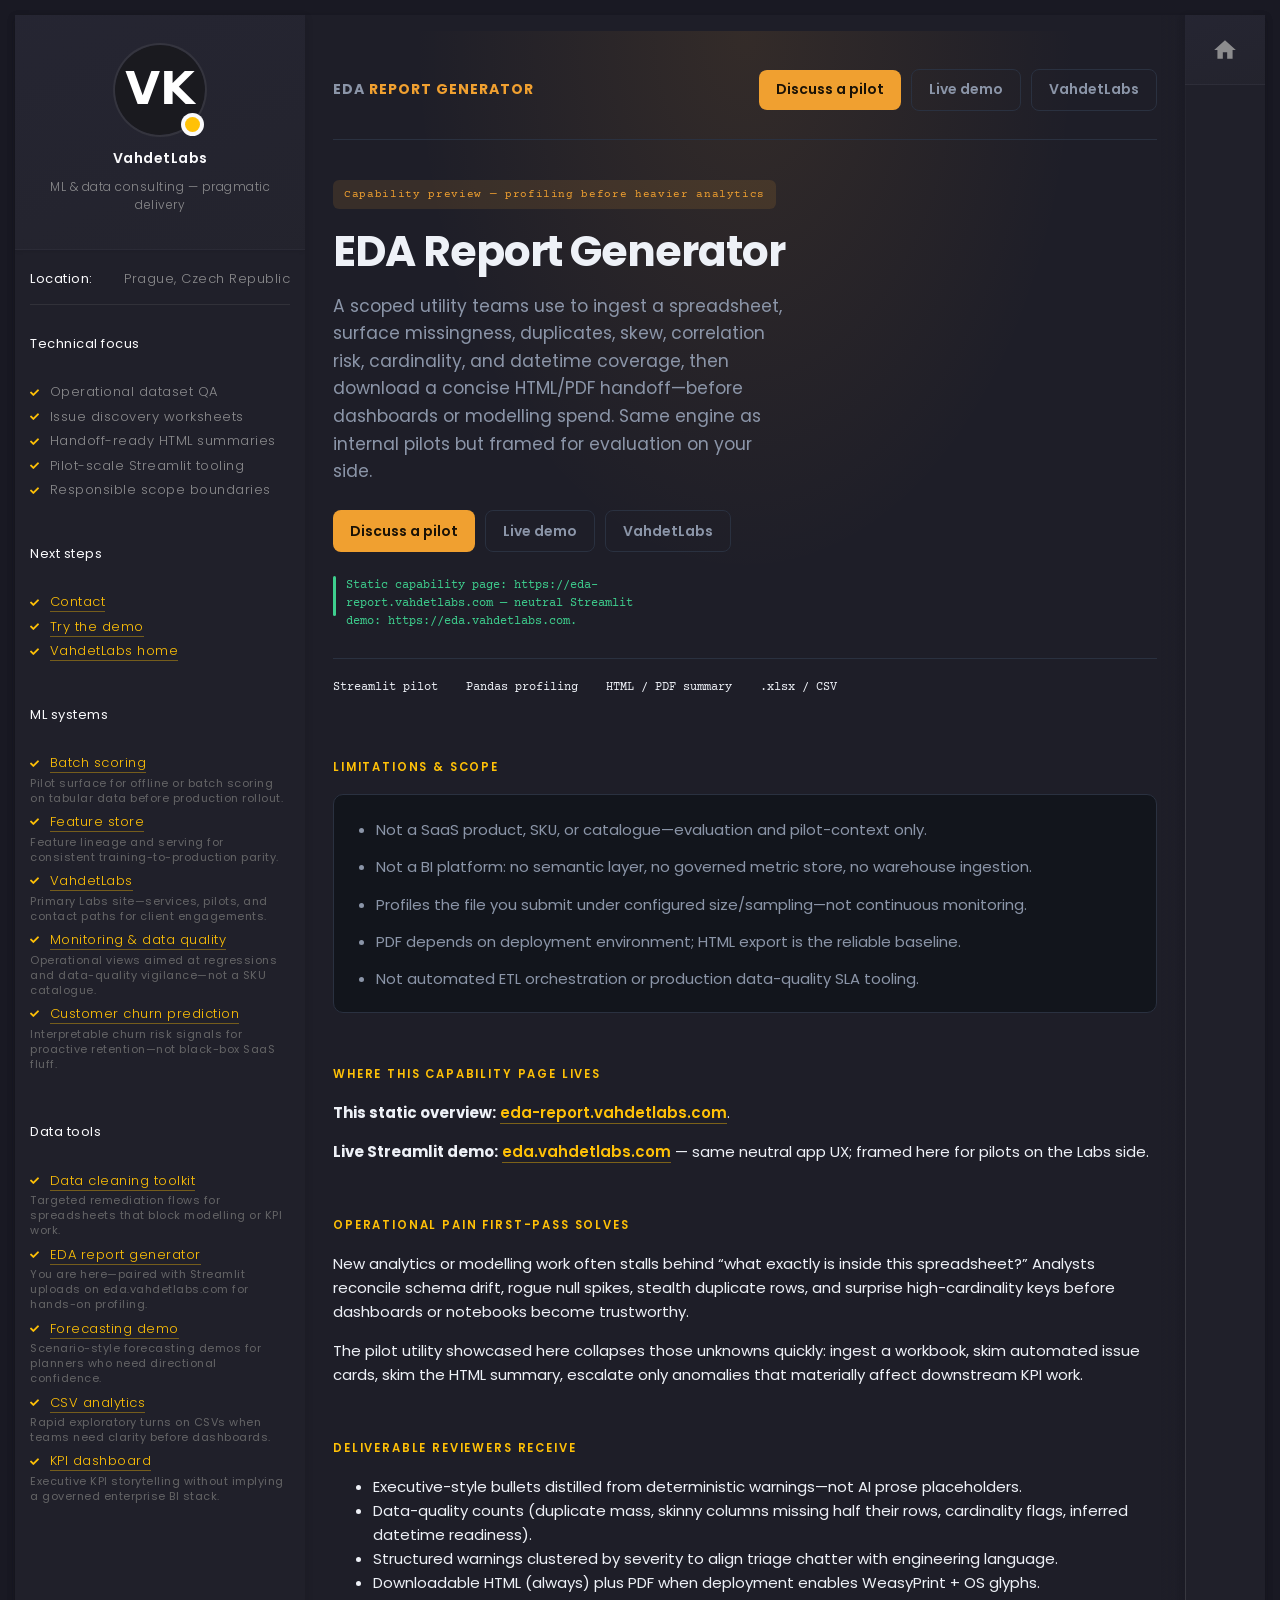
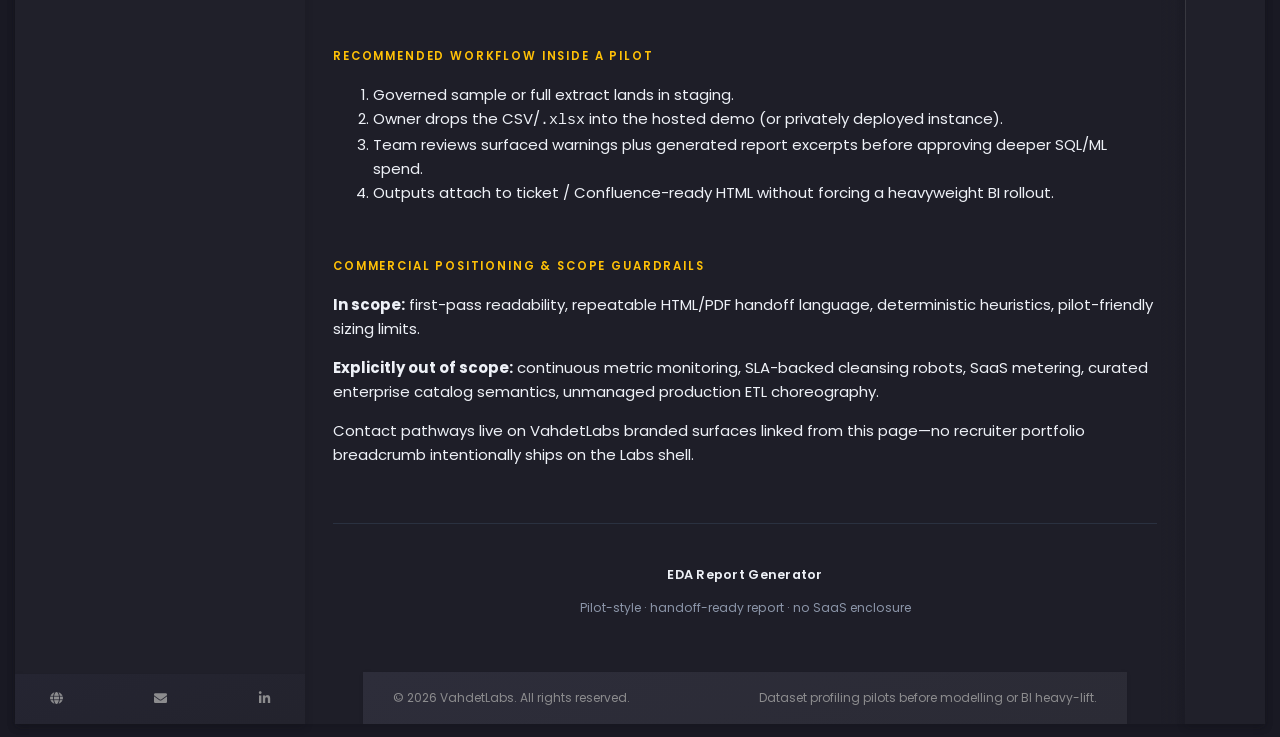
==== layout-shell-commercial/index.html @ ae0126b3 "u3" ====
<!DOCTYPE html>
<html lang="en">
<head>
  <meta charset="UTF-8">
  <meta name="viewport" content="width=device-width, initial-scale=1">
  <meta name="description" content="Streamlit EDA profiler: schema, missing values, duplicates, distributions, correlations, data-quality warnings, HTML/PDF export. Not a BI platform.">
  <meta name="theme-color" content="#0f1419">
  <title>First-pass dataset review — VahdetLabs</title>
  <link rel="icon" href="/favicon.svg" type="image/svg+xml">
  <link rel="shortcut icon" href="/favicon.svg" type="image/svg+xml">
  <link rel="preconnect" href="https://fonts.googleapis.com">
  <link rel="preconnect" href="https://fonts.gstatic.com" crossorigin>
  <link href="https://fonts.googleapis.com/css2?family=Courier+Prime:ital,wght@0,400;0,700;1,400&family=Poppins:wght@200;300;400;600;700&display=swap" rel="stylesheet">
  <link rel="stylesheet" href="https://cdnjs.cloudflare.com/ajax/libs/font-awesome/5.15.4/css/all.min.css" crossorigin="anonymous" referrerpolicy="no-referrer">
  <link rel="stylesheet" href="shell.css">
  <link rel="stylesheet" href="demo-content.css">
</head>
<body>
  <div class="shell-outer">
    <div class="shell-card">
      <div class="art-info-bar">
        <div class="art-info-bar-frame">
          <div class="art-info-bar-header">
            <button type="button" class="art-info-bar-btn" aria-label="Toggle info" aria-expanded="false">
              <i class="fas fa-ellipsis-v" aria-hidden="true"></i>
            </button>
          </div>

          <div class="art-header">
            <div class="art-avatar">
              <a href="https://eda-report.vahdetlabs.com" class="art-avatar-curtain">
                <img src="favicon.svg" alt="VahdetLabs" width="90" height="90">
                <i class="fas fa-expand" aria-hidden="true"></i>
              </a>
              <div class="art-lamp-light">
                <div class="art-available-lamp"></div>
              </div>
            </div>
            <h5 class="art-name mb-10"><a href="https://eda-report.vahdetlabs.com">VahdetLabs</a></h5>
            <div class="art-sm-text">ML &amp; data consulting — pragmatic delivery</div>
            
          </div>

          <div id="scrollbar2" class="art-scroll-frame">
            <div class="art-table p-15-15">
              <ul>
                <li><h6>Location:</h6><span>Prague, Czech Republic</span></li>
              </ul>
            </div>

            <div class="art-ls-divider"></div>

            <div class="art-knowledge-block p-30-15">
              <h6 class="mb-15">Technical focus</h6>
              <ul class="art-knowledge-list p-15-0">
                <li>Operational dataset QA</li>
<li>Issue discovery worksheets</li>
<li>Handoff-ready HTML summaries</li>
<li>Pilot-scale Streamlit tooling</li>
<li>Responsible scope boundaries</li>
              </ul>
            </div>

            <div class="art-knowledge-block p-30-15">
              <h6 class="mb-15">Next steps</h6>
              <ul class="art-knowledge-list p-15-0">
                <li><a href="https://vahdetlabs.com/contact" target="_blank" rel="noopener noreferrer">Contact</a></li>
<li><a href="https://eda.vahdetlabs.com" target="_blank" rel="noopener noreferrer">Try the demo</a></li>
<li><a href="https://vahdetlabs.com/" target="_blank" rel="noopener noreferrer">VahdetLabs home</a></li>
              </ul>
            </div>

            <div class="art-knowledge-block p-30-15"><h6 class="mb-15">ML systems</h6><ul class="art-knowledge-list p-15-0"><li><a href="https://batch-scoring.vahdetlabs.com/" target="_blank" rel="noopener noreferrer">Batch scoring</a>
<span class="art-sidebar-link-desc">Pilot surface for offline or batch scoring on tabular data before production rollout.</span></li>
<li><a href="https://feature-store.vahdetlabs.com/" target="_blank" rel="noopener noreferrer">Feature store</a>
<span class="art-sidebar-link-desc">Feature lineage and serving for consistent training-to-production parity.</span></li>
<li><a href="https://vahdetlabs.com/" target="_blank" rel="noopener noreferrer">VahdetLabs</a>
<span class="art-sidebar-link-desc">Primary Labs site—services, pilots, and contact paths for client engagements.</span></li>
<li><a href="https://monitoring.vahdetlabs.com/" target="_blank" rel="noopener noreferrer">Monitoring &amp; data quality</a>
<span class="art-sidebar-link-desc">Operational views aimed at regressions and data-quality vigilance—not a SKU catalogue.</span></li>
<li><a href="https://churn.vahdetlabs.com/" target="_blank" rel="noopener noreferrer">Customer churn prediction</a>
<span class="art-sidebar-link-desc">Interpretable churn risk signals for proactive retention—not black-box SaaS fluff.</span></li></ul></div><div class="art-knowledge-block p-30-15"><h6 class="mb-15">Data tools</h6><ul class="art-knowledge-list p-15-0"><li><a href="https://data-cleaning.vahdetlabs.com/" target="_blank" rel="noopener noreferrer">Data cleaning toolkit</a>
<span class="art-sidebar-link-desc">Targeted remediation flows for spreadsheets that block modelling or KPI work.</span></li>
<li><a href="https://eda-report.vahdetlabs.com/" target="_blank" rel="noopener noreferrer">EDA report generator</a>
<span class="art-sidebar-link-desc">You are here—paired with Streamlit uploads on eda.vahdetlabs.com for hands-on profiling.</span></li>
<li><a href="https://forecasting.vahdetlabs.com/" target="_blank" rel="noopener noreferrer">Forecasting demo</a>
<span class="art-sidebar-link-desc">Scenario-style forecasting demos for planners who need directional confidence.</span></li>
<li><a href="https://ai-analysis.vahdetlabs.com/" target="_blank" rel="noopener noreferrer">CSV analytics</a>
<span class="art-sidebar-link-desc">Rapid exploratory turns on CSVs when teams need clarity before dashboards.</span></li>
<li><a href="https://kpi-dashboard.vahdetlabs.com/" target="_blank" rel="noopener noreferrer">KPI dashboard</a>
<span class="art-sidebar-link-desc">Executive KPI storytelling without implying a governed enterprise BI stack.</span></li></ul></div>
          </div>

          <div class="art-ls-social">
            <a href="https://vahdetlabs.com/" target="_blank" rel="noopener noreferrer" title="VahdetLabs" aria-label="VahdetLabs"><i class="fas fa-globe" aria-hidden="true"></i></a>
<a href="https://vahdetlabs.com/contact" target="_blank" rel="noopener noreferrer" title="Contact" aria-label="Contact"><i class="fas fa-envelope" aria-hidden="true"></i></a>
<a href="https://www.linkedin.com/in/vahdettin-karatas/" target="_blank" rel="noopener noreferrer" title="LinkedIn" aria-label="LinkedIn"><i class="fab fa-linkedin-in" aria-hidden="true"></i></a>
          </div>
        </div>
      </div>

      <div class="shell-main-wrap" id="shellMainWrap">
        <div class="shell-mobile-curtain" id="shellMobileCurtain" aria-hidden="true"></div>
        <div class="shell-main">
          <main class="shell-scroll" id="shellScroll">
            <div class="shell-content" id="projectContent">
              <div class="batch-page">
                <a class="skip" href="#main">Skip to content</a>

                <div class="wrap">
                  <header>
                    <div class="logo" id="top">EDA <span>Report Generator</span></div>
                    <div class="nav-actions">
                      <a class="btn btn-primary" href="https://vahdetlabs.com/contact" target="_blank" rel="noopener noreferrer">Discuss a pilot</a>
<a class="btn btn-ghost" href="https://eda.vahdetlabs.com" target="_blank" rel="noopener noreferrer">Live demo</a>
<a class="btn btn-ghost" href="https://vahdetlabs.com/" target="_blank" rel="noopener noreferrer">VahdetLabs</a>
                    </div>
                  </header>

                  <div id="main">
                    <section class="hero">
                      <span class="hero-badge">Capability preview — profiling before heavier analytics</span>
                      <h1>EDA Report Generator</h1>
                      <p class="hero-lead">A scoped utility teams use to ingest a spreadsheet, surface missingness, duplicates, skew, correlation risk, cardinality, and datetime coverage, then download a concise HTML/PDF handoff—before dashboards or modelling spend. Same engine as internal pilots but framed for evaluation on your side.</p>
                      <div class="hero-cta">
                        <a class="btn btn-primary" href="https://vahdetlabs.com/contact" target="_blank" rel="noopener noreferrer">Discuss a pilot</a>
<a class="btn btn-ghost" href="https://eda.vahdetlabs.com" target="_blank" rel="noopener noreferrer">Live demo</a>
<a class="btn btn-ghost" href="https://vahdetlabs.com/" target="_blank" rel="noopener noreferrer">VahdetLabs</a>
                      </div>
                      <p class="hero-note">Static capability page: https://eda-report.vahdetlabs.com — neutral Streamlit demo: https://eda.vahdetlabs.com.</p>
                      <div class="metrics" aria-label="Project facts">
                        <div><span>Streamlit pilot</span></div>
<div><span>Pandas profiling</span></div>
<div><span>HTML / PDF summary</span></div>
<div><span>.xlsx / CSV</span></div>
                      </div>
                    </section>

                    <section id="scope" aria-labelledby="h-scope"><h2 id="h-scope">Limitations &amp; scope</h2><div class="pitch"><ul><li>Not a SaaS product, SKU, or catalogue—evaluation and pilot-context only.</li>
<li>Not a BI platform: no semantic layer, no governed metric store, no warehouse ingestion.</li>
<li>Profiles the file you submit under configured size/sampling—not continuous monitoring.</li>
<li>PDF depends on deployment environment; HTML export is the reliable baseline.</li>
<li>Not automated ETL orchestration or production data-quality SLA tooling.</li></ul></div></section>

                    <section>
  <h2>Where this capability page lives</h2>
  <p><strong>This static overview:</strong> <a href="https://eda-report.vahdetlabs.com">eda-report.vahdetlabs.com</a>.</p>
  <p><strong>Live Streamlit demo:</strong> <a href="https://eda.vahdetlabs.com">eda.vahdetlabs.com</a> — same neutral app UX; framed here for pilots on the Labs side.</p>
</section>

<section>
  <h2>Operational pain first-pass solves</h2>
  <p>New analytics or modelling work often stalls behind “what exactly is inside this spreadsheet?” Analysts reconcile schema drift, rogue null spikes, stealth duplicate rows, and surprise high-cardinality keys before dashboards or notebooks become trustworthy.</p>
  <p>The pilot utility showcased here collapses those unknowns quickly: ingest a workbook, skim automated issue cards, skim the HTML summary, escalate only anomalies that materially affect downstream KPI work.</p>
</section>

<section>
  <h2>Deliverable reviewers receive</h2>
  <ul>
    <li>Executive-style bullets distilled from deterministic warnings—not AI prose placeholders.</li>
    <li>Data-quality counts (duplicate mass, skinny columns missing half their rows, cardinality flags, inferred datetime readiness).</li>
    <li>Structured warnings clustered by severity to align triage chatter with engineering language.</li>
    <li>Downloadable HTML (always) plus PDF when deployment enables WeasyPrint + OS glyphs.</li>
  </ul>
</section>

<section>
  <h2>Recommended workflow inside a pilot</h2>
  <ol>
    <li>Governed sample or full extract lands in staging.</li>
    <li>Owner drops the CSV/<code>.xlsx</code> into the hosted demo (or privately deployed instance).</li>
    <li>Team reviews surfaced warnings plus generated report excerpts before approving deeper SQL/ML spend.</li>
    <li>Outputs attach to ticket / Confluence-ready HTML without forcing a heavyweight BI rollout.</li>
  </ol>
</section>

<section>
  <h2>Commercial positioning &amp; scope guardrails</h2>
  <p><strong>In scope:</strong> first-pass readability, repeatable HTML/PDF handoff language, deterministic heuristics, pilot-friendly sizing limits.</p>
  <p><strong>Explicitly out of scope:</strong> continuous metric monitoring, SLA-backed cleansing robots, SaaS metering, curated enterprise catalog semantics, unmanaged production ETL choreography.</p>
  <p>Contact pathways live on VahdetLabs branded surfaces linked from this page—no recruiter portfolio breadcrumb intentionally ships on the Labs shell.</p>
</section>

                  </div>

                  <footer class="batch-project-footer">
                    <p class="name">EDA Report Generator</p>
                    <p style="margin:0.35rem 0 0;font-size:0.76rem;">Pilot-style · handoff-ready report · no SaaS enclosure</p>
                  </footer>
                </div>
              </div>
            </div>

            <div class="container-fluid p-30-0">
              <footer class="footer">
                <div class="art-copy">© <span id="shellYear"></span> VahdetLabs. All rights reserved.</div>
                <div class="footer-developer">Dataset profiling pilots before modelling or BI heavy-lift.</div>
              </footer>
            </div>
          </main>
        </div>

        <aside class="shell-rail" aria-label="Home">
          <div class="shell-rail-header">
            <a class="shell-rail-home" href="https://eda-report.vahdetlabs.com" id="shellHomeLink" title="Site home" aria-label="Site home">
              <svg viewBox="0 0 24 24" aria-hidden="true" class="shell-rail-home-icon">
                <path fill="currentColor" d="M10 20v-6h4v6h5v-8h3L12 3 2 12h3v8h5z"/>
              </svg>
            </a>
          </div>
          <div class="shell-rail-spacer" aria-hidden="true"></div>
        </aside>
      </div>
    </div>
  </div>

  <script src="shell.js"></script>
</body>
</html>
---- layout-shell-commercial/shell.css ----
/**
 * layout-shell — info bar transcribed from:
 *   _config.scss (tokens), _info-bar.scss, _common.scss (art-table, utilities),
 *   _markup.scss (.art-info-bar / .art-scroll-frame), _enhancements.scss (info bar tweaks)
 */
:root {
  --main-color: #ffc107;
  --text-neon: 0 0 3px rgba(250, 250, 252, 0.4);
  --info-bar-1: rgb(32, 32, 42);
  --info-bar-2-a: rgb(37, 37, 50);
  --info-bar-2-b: rgb(35, 35, 45);
  --content-bg: rgb(30, 30, 40);
  --deep: rgb(25, 25, 35);
  --card-a: rgb(45, 45, 58);
  --card-b: rgb(43, 43, 53);
  --card-s-light: linear-gradient(159deg, rgba(45, 45, 58, 0.88) 0%, rgba(43, 43, 53, 0.88) 100%);
  --text-1: rgb(250, 250, 252);
  --text-2: rgb(140, 140, 142);
  --text-3: rgb(100, 100, 102);
  --border-soft: rgba(255, 255, 255, 0.08);
  --shadow-1: 0 3px 8px 0 rgba(15, 15, 20, 0.2);
  --shadow-2: 0 1px 4px 0 rgba(15, 15, 20, 0.1);
  --tr-sm: 0.2s ease-out;
  --tr-md: 0.4s ease-in-out;
  --rail-width: 80px;
}

* {
  box-sizing: border-box;
}

html,
body {
  margin: 0;
  min-height: 100%;
}

/* Shell outer = .art-app padding */
.shell-outer {
  padding: 15px;
  min-height: 100vh;
  overflow-x: hidden;
  font-family: "Poppins", var(--font-primary, sans-serif);
  background: var(--deep);
  color: var(--text-2);
  font-size: 13px;
  font-weight: 300;
  letter-spacing: 0.5px;
  -webkit-font-smoothing: subpixel-antialiased;
}

.shell-outer * {
  scrollbar-width: none;
}
.shell-outer *::-webkit-scrollbar {
  display: none;
}

.shell-card {
  max-width: 1440px;
  margin: 0 auto;
  background: var(--content-bg);
  box-shadow: var(--shadow-1);
  min-height: calc(100vh - 30px);
  display: flex;
  flex-wrap: nowrap;
  align-items: stretch;
  position: relative;
}

/* ========== INFO BAR (_info-bar.scss + _markup.scss) ========== */
/* No horizontal padding here — only .art-info-bar-frame has 0 15px (_markup).
   Adding both caused “box in box” (30px total inset vs original single gutter). */
/* Typography matches _common.scss body + info-bar text rhythm */
.art-info-bar {
  background: var(--info-bar-1);
  width: 290px;
  min-width: 290px;
  max-width: 290px;
  height: calc(100vh - 30px);
  position: relative;
  z-index: 999;
  box-shadow: var(--shadow-1);
  transition: 0.55s ease-in-out;
  box-sizing: border-box;
  overflow-x: hidden;
  font-size: 13px;
  font-weight: 300;
  letter-spacing: 0.5px;
  line-height: 1.5;
  -webkit-font-smoothing: subpixel-antialiased;
}

.art-info-bar .art-info-bar-frame {
  padding: 0 15px;
  position: relative;
  height: 100%;
  box-sizing: border-box;
}

/* Mobile header — hidden on desktop (_markup.scss) */
.art-info-bar .art-info-bar-header {
  width: 100%;
  height: 70px;
  justify-content: flex-start;
  align-items: center;
  position: absolute;
  left: 0;
  top: 0;
  z-index: 999999999999;
  display: none;
  box-sizing: border-box;
}

.art-info-bar .art-info-bar-btn {
  margin-left: auto;
  pointer-events: all;
  font-size: 14px;
  padding: 30px;
  background: none;
  border: none;
  font: inherit;
  cursor: pointer;
  color: var(--text-2);
}

.art-info-bar .art-info-bar-btn:hover {
  color: var(--text-1);
}

/* Fits inside .art-info-bar-frame (single 15px gutter — no root bar padding) */
.art-info-bar .art-header {
  position: absolute;
  left: 0;
  top: 0;
  z-index: 99999;
  width: 100%;
  box-sizing: border-box;
  padding: 30px;
  height: 235px;
  background: linear-gradient(159deg, rgba(37, 37, 50, 0.98) 0%, rgba(35, 35, 45, 0.98) 100%);
  text-align: center;
  box-shadow: var(--shadow-2);
  border-bottom: 1px solid rgba(140, 140, 142, 0.06);
}

.art-info-bar .art-avatar {
  width: 90px;
  height: 90px;
  margin: 0 auto 15px;
  border-radius: 50%;
  position: relative;
}

.art-info-bar .art-avatar .art-avatar-curtain {
  position: relative;
  width: 100%;
  height: 100%;
  border-radius: 50%;
  display: flex;
  justify-content: center;
  outline: inherit;
  transition: var(--tr-sm), box-shadow 0.2s ease;
  z-index: 0;
  overflow: hidden;
  box-shadow: 0 0 0 2px rgba(140, 140, 142, 0.15);
}

.art-info-bar .art-avatar .art-avatar-curtain:hover {
  opacity: 1;
  outline: inherit;
  box-shadow: 0 0 0 2px rgba(140, 140, 142, 0.25);
}

.art-info-bar .art-avatar .art-avatar-curtain i {
  background: linear-gradient(159deg, rgba(45, 45, 58, 0.88) 0%, rgba(43, 43, 53, 0.88) 100%);
  width: 30px;
  height: 30px;
  text-align: center;
  align-self: center;
  font-weight: 700;
  font-size: 12px;
  line-height: 30px;
  color: var(--text-1);
  border-radius: 50%;
  opacity: 0;
  z-index: 1;
  transition: var(--tr-md);
}

.art-info-bar .art-avatar .art-avatar-curtain img {
  position: absolute;
  width: 100%;
  height: 100%;
  object-fit: cover;
  border-radius: 50%;
  z-index: 0;
  left: 0;
  top: 0;
}

.art-info-bar .art-avatar .art-avatar-curtain:hover i {
  opacity: 0.7;
}

.art-info-bar .art-avatar .art-avatar-curtain:hover i:hover {
  opacity: 1;
  transform: scale(1.07);
}

/* Availability lamp */
.art-info-bar .art-avatar .art-lamp-light {
  z-index: 2;
}

.art-info-bar .art-avatar .art-lamp-light::before {
  content: "";
  position: absolute;
  bottom: -1px;
  right: 1px;
  background: var(--text-1);
  height: 23px;
  width: 23px;
  border-radius: 50%;
  animation: shell-puls 1s infinite;
}

@keyframes shell-puls {
  0% {
    transform: scale(0.6);
    opacity: 1;
  }
  100% {
    transform: scale(1);
    opacity: 0;
  }
}

.art-info-bar .art-avatar .art-available-lamp {
  position: absolute;
  bottom: 3px;
  right: 5px;
  height: 15px;
  width: 15px;
  background: var(--main-color);
  border-radius: 50%;
  z-index: 0;
  transition: var(--tr-md);
  overflow: visible;
}

/* Tooltip: SCSS uses position:relative on ::after — that keeps a layout box under the text area.
   Absolute + visibility fixes the phantom “extra box” while hover still matches the site. */
.art-info-bar .art-avatar .art-available-lamp::after {
  position: absolute;
  left: 28px;
  top: -10px;
  content: "I am available for freelance hire";
  width: 115px;
  display: block;
  padding: 5px 10px;
  font-size: 12px;
  font-weight: 200;
  font-family: "Poppins", sans-serif;
  color: var(--text-2);
  box-shadow: var(--shadow-2);
  background: var(--deep);
  opacity: 0;
  visibility: hidden;
  pointer-events: none;
  transform: translateX(20px);
  transition: var(--tr-md);
  text-align: left;
  white-space: normal;
  margin: 0;
}

.art-info-bar .art-avatar .art-available-lamp::before {
  content: "";
  position: absolute;
  height: 5px;
  width: 5px;
  right: -15px;
  top: 5px;
  opacity: 0;
  background: var(--deep);
  pointer-events: none;
  transform: translateX(20px) rotate(45deg);
  transition: var(--tr-md);
  z-index: 99;
}

.art-info-bar .art-avatar .art-available-lamp:hover::after {
  opacity: 1;
  visibility: visible;
  transform: translateX(0);
}

.art-info-bar .art-avatar .art-available-lamp:hover::before {
  opacity: 1;
  transform: translateX(0) rotate(45deg);
}

/* h5.art-name.mb-10 — .margin:0 was beating .mb-10 (higher specificity); keep 10px below name */
.art-info-bar .art-name {
  color: var(--text-1);
  transition: var(--tr-md);
  font-size: 14px;
  font-weight: 600;
  line-height: 1.25;
  margin: 0 0 10px 0;
  padding: 0;
}

.art-info-bar .art-name a {
  color: var(--text-1);
  text-decoration: none;
  transition: var(--tr-md);
}

.art-info-bar .art-name:hover a {
  color: var(--main-color);
}

.art-info-bar .art-header .art-sm-text {
  font-size: 12px;
  line-height: 1.5;
  margin: 0;
  padding: 0;
}

/* Scroll / list areas still use global .art-sm-text size if needed */
.art-sm-text {
  font-size: 12px;
}

.art-muted {
  color: var(--text-3);
}

/* .mb-10 under last header line (availability) */
.art-info-bar .art-header .art-sm-text.art-muted.mb-10 {
  margin-bottom: 10px;
}

.p-15-15 {
  padding-top: 15px;
  padding-bottom: 15px;
}

.p-30-15 {
  padding-top: 30px;
  padding-bottom: 15px;
}

.p-15-0 {
  padding-top: 15px;
  padding-bottom: 0;
}

.mb-10 {
  margin-bottom: 10px;
}

.mb-15 {
  margin-bottom: 15px;
}

/* Scroll area: _markup.scss .art-info-bar-frame .art-scroll-frame .scroll-content → 240px 0 50px */
.art-info-bar #scrollbar2.art-scroll-frame {
  width: 100%;
  max-width: 100%;
  height: calc(100vh - 30px);
  overflow-x: hidden;
  overflow-y: auto;
  -webkit-overflow-scrolling: touch;
  box-sizing: border-box;
  padding: 240px 0 50px;
}

/* _common.scss .art-table */
.art-info-bar .art-table {
  color: var(--text-2);
}

.art-info-bar .art-table ul {
  padding: 0;
  margin: 0;
}

.art-info-bar .art-table ul li {
  list-style-type: none;
  display: flex;
  justify-content: space-between;
  margin-bottom: 5px;
}

.art-info-bar .art-table ul li:last-child {
  margin-bottom: 0;
}

.art-info-bar .art-table ul li h6 {
  padding-right: 20px;
  margin: 0;
  font-size: 13px;
  font-weight: 400;
  color: var(--text-1);
  line-height: 1.45;
}

.art-info-bar .art-table ul li > span:nth-child(2) {
  text-align: right;
  font-size: 13px;
  line-height: 1.45;
}

/* _common .art-ls-divider + _enhancements */
.art-ls-divider {
  background: var(--text-3);
  width: 100%;
  height: 1px;
  opacity: 0.25;
}

/* .mb-15 must win — do not use margin:0 shorthand on h6 (was overriding .mb-15) */
.art-info-bar .art-knowledge-block > h6 {
  margin: 0 0 15px 0;
  padding: 0;
  font-size: 13px;
  font-weight: 400;
  color: var(--text-1);
  line-height: 1.35;
}

/* _info-bar.scss .art-knowledge-list */
.art-info-bar .art-knowledge-list {
  padding-left: 0;
  margin: 0;
  list-style: none;
}

.art-info-bar .art-knowledge-list li {
  list-style-type: none;
  margin-bottom: 5px;
  padding: 0;
  color: var(--text-2);
  font-size: 13px;
  line-height: 1.5;
}

.art-info-bar .art-knowledge-list li:last-child {
  margin-bottom: 0;
}

.art-info-bar .art-knowledge-list li::before {
  font-family: "Font Awesome 5 Free";
  font-weight: 900;
  content: "\f00c";
  margin-right: 10px;
  font-size: 9px;
  color: var(--main-color);
  display: inline-block;
  vertical-align: 0.1em;
}

/* _info-bar .art-ls-social */
.art-info-bar .art-ls-social {
  display: flex;
  align-items: center;
  justify-content: space-between;
  padding: 0 35px;
  height: 50px;
  background: linear-gradient(159deg, rgba(37, 37, 50, 0.98) 0%, rgba(35, 35, 45, 0.98) 100%);
  position: absolute;
  bottom: 0;
  box-shadow: var(--shadow-2);
  left: 0;
  width: 100%;
  box-sizing: border-box;
  z-index: 999;
}

/* _info-bar social links: no font-size in SCSS — inherit body 13px */
.art-info-bar .art-ls-social a {
  color: var(--text-2);
  transition: var(--tr-sm);
  font-size: 13px;
  line-height: 1;
}

.art-info-bar .art-ls-social a:hover {
  text-shadow: var(--text-neon);
  color: var(--text-1);
  transform: scale(1.1);
  opacity: 1;
}

/* ========== Main column + rail (unchanged shell) ========== */
.shell-main-wrap {
  flex: 1;
  min-width: 0;
  display: flex;
  flex-wrap: nowrap;
  align-items: stretch;
  position: relative;
  min-height: calc(100vh - 30px);
}

/* Desktop: no curtain node */
.shell-mobile-curtain {
  display: none;
}

@media (min-width: 921px) {
  .shell-main-wrap::after {
    content: "";
    position: absolute;
    right: var(--rail-width);
    top: 0;
    bottom: 0;
    width: 24px;
    background: linear-gradient(90deg, transparent 0%, rgba(25, 25, 35, 0.12) 100%);
    pointer-events: none;
    z-index: 5;
  }

  /*
   * Long main content: stretch sidebar + rail with the main column; window scrolls.
   */
  .shell-card {
    align-items: stretch;
  }

  .art-info-bar {
    height: auto;
    align-self: stretch;
    min-height: calc(100vh - 30px);
  }

  .art-info-bar .art-info-bar-frame {
    display: flex;
    flex-direction: column;
    min-height: 100%;
    height: 100%;
  }

  .art-info-bar #scrollbar2.art-scroll-frame {
    height: auto;
    flex: 1 1 auto;
    min-height: 10rem;
    max-height: none;
  }

  .shell-main-wrap {
    align-items: stretch;
    min-height: calc(100vh - 30px);
  }

  .shell-main {
    flex: 1 1 auto;
    min-width: 0;
    min-height: 0;
    display: flex;
    flex-direction: column;
  }

  main.shell-scroll {
    flex: 0 0 auto;
    min-height: 0;
    overflow-x: hidden;
    overflow-y: visible;
  }

  .shell-rail {
    align-self: stretch;
    min-height: calc(100vh - 30px);
  }
}

.shell-main {
  flex: 1;
  min-width: 0;
  display: flex;
  flex-direction: column;
  background: var(--content-bg);
}

.shell-scroll {
  flex: 1;
  min-height: 0;
  overflow-y: auto;
  padding: 2rem 1.75rem 0;
  -webkit-overflow-scrolling: touch;
  color: var(--text-1);
  font-size: 15px;
  font-weight: 400;
  letter-spacing: normal;
}

.shell-content {
  max-width: 900px;
  margin: 0 auto;
  min-height: 35vh;
}

.shell-placeholder {
  margin: 0;
  padding: 2rem 1.25rem;
  border: 1px dashed var(--border-soft);
  border-radius: 4px;
  color: var(--text-3);
  font-size: 0.88rem;
  text-align: center;
  background: rgba(25, 25, 35, 0.25);
}

.container-fluid {
  overflow-x: hidden;
  padding: 0 30px;
  position: relative;
  max-width: 100%;
  box-sizing: border-box;
}

.p-30-0 {
  padding-top: 30px;
  padding-bottom: 0;
}

.footer {
  width: 100%;
  padding: 17px 30px 7px;
  display: flex;
  flex-wrap: wrap;
  justify-content: space-between;
  align-items: center;
  background: linear-gradient(159deg, var(--card-a) 0%, var(--card-b) 100%);
  box-shadow: var(--shadow-2);
  font-size: 12px;
  color: var(--text-2);
  transition: 0.55s ease-in-out;
  z-index: 9;
}

.footer > div {
  margin-bottom: 10px;
}

.footer a {
  color: inherit;
  text-decoration: none;
  transition: var(--tr-sm);
}

.footer a:hover {
  color: var(--text-1);
}

.art-copy {
  color: var(--text-2);
}

.footer-developer {
  color: var(--text-2);
  text-align: right;
}

.shell-rail {
  width: var(--rail-width);
  min-width: var(--rail-width);
  flex-shrink: 0;
  background: var(--info-bar-1);
  display: flex;
  flex-direction: column;
  box-shadow: var(--shadow-1);
  position: relative;
  z-index: 6;
}

.shell-rail::before {
  content: "";
  position: absolute;
  left: 0;
  top: 0;
  bottom: 0;
  width: 1px;
  background: linear-gradient(
    180deg,
    transparent 0%,
    rgba(140, 140, 142, 0.2) 20%,
    rgba(140, 140, 142, 0.25) 50%,
    rgba(140, 140, 142, 0.2) 80%,
    transparent 100%
  );
  pointer-events: none;
}

.shell-rail-header {
  width: 100%;
  height: 70px;
  min-height: 70px;
  display: flex;
  align-items: center;
  justify-content: center;
  background: linear-gradient(159deg, rgba(37, 37, 50, 0.98) 0%, rgba(35, 35, 45, 0.98) 100%);
  border-bottom: 1px solid rgba(140, 140, 142, 0.08);
}

.shell-rail-home {
  display: flex;
  align-items: center;
  justify-content: center;
  width: 100%;
  height: 100%;
  color: var(--text-2);
  text-decoration: none;
  transition: color 0.2s, background 0.2s;
}

.shell-rail-home:hover {
  color: var(--main-color);
  background: rgba(255, 255, 255, 0.04);
}

.shell-rail-home-icon {
  width: 26px;
  height: 26px;
  display: block;
}

.shell-rail-spacer {
  flex: 1;
  min-height: 8px;
}

/* ========== Mobile (_markup max-width 920px) ========== */
@media (max-width: 920px) {
  .container-fluid {
    padding-left: 15px;
    padding-right: 15px;
  }

  .art-info-bar .art-info-bar-header {
    display: flex;
    flex-direction: row;
    align-items: center;
    justify-content: flex-start;
  }

  .shell-card {
    flex-direction: column;
    position: relative;
  }

  .shell-mobile-curtain.is-open {
    display: block;
    position: fixed;
    inset: 0;
    z-index: 998;
    background: rgba(30, 30, 40, 0.88);
    cursor: pointer;
    border: none;
    padding: 0;
    margin: 0;
  }

  .art-info-bar {
    position: absolute;
    left: -290px;
    width: 290px;
    height: 100vh;
    transition: transform 0.2s ease-out;
    z-index: 997;
  }

  .art-info-bar.art-active {
    transform: translateX(290px);
    z-index: 1000;
  }

  .art-info-bar .art-info-bar-btn {
    transform: translateX(70px);
    transition: var(--tr-md);
  }

  .art-info-bar.art-active .art-info-bar-btn {
    transform: translateX(0);
  }

  #scrollbar2.art-scroll-frame {
    height: 100vh;
  }

  .shell-main-wrap {
    flex-direction: column;
    min-height: 0;
    width: 100%;
    max-width: 100vw;
  }

  .shell-main-wrap::after {
    display: none !important;
  }

  .shell-scroll {
    min-height: 50vh;
  }

  .shell-rail {
    width: 100%;
    min-width: 100%;
    flex-direction: row;
    order: -1;
    min-height: 56px;
  }

  .shell-rail-header {
    width: 100%;
    height: 56px;
    min-height: 56px;
    border-bottom: 1px solid var(--border-soft);
  }

  .shell-rail-spacer {
    display: none;
  }
}

@media (max-width: 600px) {
  .footer {
    flex-direction: column;
    align-items: flex-start;
  }
  .footer-developer {
    text-align: left;
  }
}
---- layout-shell-commercial/demo-content.css ----
/* Batch Scoring page content — scoped inside .batch-page (shell = shell.css) */
.batch-page {
  --bg: #0a0c10;
  --bg-elevated: #12151c;
  --border: #2a3140;
  --text: #eef1f7;
  --muted: #8b95a8;
  --accent: #f0a030;
  --accent-hover: #ffb84d;
  --accent-glow: rgba(240, 160, 48, 0.12);
  --ok: #3ecf8e;
  --content-bg: rgb(30, 30, 40);
  --font-sans: "Poppins", system-ui, -apple-system, sans-serif;
  --font-mono: "Courier Prime", "Courier New", Courier, monospace;
  --radius: 10px;
  --step: 0.05s;
  position: relative;
  box-sizing: border-box;
  font-family: var(--font-sans);
  color: var(--text);
  line-height: 1.6;
  padding-bottom: 0.5rem;
}

@media (prefers-reduced-motion: reduce) {
  .batch-page * {
    animation-duration: 0.01ms !important;
    animation-iteration-count: 1 !important;
    transition-duration: 0.01ms !important;
  }
}

.batch-page *,
.batch-page *::before,
.batch-page *::after {
  box-sizing: border-box;
}

.batch-page a:focus-visible,
.batch-page .btn:focus-visible {
  outline: 2px solid var(--accent);
  outline-offset: 3px;
}

.batch-page .skip {
  position: absolute;
  left: -9999px;
  top: 0.5rem;
  padding: 0.5rem 1rem;
  background: var(--accent);
  color: var(--bg);
  font-weight: 600;
  z-index: 100;
  border-radius: 4px;
}
.batch-page .skip:focus {
  left: 0.5rem;
}

.batch-page header {
  display: flex;
  flex-wrap: wrap;
  align-items: center;
  justify-content: space-between;
  gap: 1rem;
  padding: 1.35rem 0 1.75rem;
  border-bottom: 1px solid var(--border);
}
.batch-page .logo {
  font-weight: 700;
  font-size: 0.88rem;
  letter-spacing: 0.07em;
  text-transform: uppercase;
  color: var(--muted);
}
.batch-page .logo span {
  color: var(--accent);
}

.batch-page .nav-actions {
  display: flex;
  flex-wrap: wrap;
  align-items: center;
  gap: 0.65rem;
}
.batch-page .btn {
  display: inline-flex;
  align-items: center;
  justify-content: center;
  gap: 0.45rem;
  padding: 0.55rem 1.05rem;
  font-family: var(--font-sans);
  font-weight: 600;
  font-size: 0.875rem;
  text-decoration: none;
  border-radius: 8px;
  border: none;
  cursor: pointer;
  transition: transform 0.18s ease, box-shadow 0.18s ease, background 0.18s ease, color 0.18s ease;
}
.batch-page .btn-primary {
  background: var(--accent);
  color: #1a1206;
}
.batch-page .btn-primary:hover {
  background: var(--accent-hover);
  transform: translateY(-2px);
  box-shadow: 0 10px 28px rgba(240, 160, 48, 0.22);
}
.batch-page .btn-ghost {
  background: transparent;
  color: var(--muted);
  border: 1px solid var(--border);
}
.batch-page .btn-ghost:hover {
  color: var(--text);
  border-color: var(--muted);
  background: var(--bg-elevated);
}
.batch-page .btn svg {
  width: 17px;
  height: 17px;
  fill: currentColor;
  flex-shrink: 0;
}

.batch-page #main > section {
  margin-top: 3.25rem;
  opacity: 0;
  animation: batch-enter 0.6s ease forwards;
}
.batch-page main section.hero {
  opacity: 1;
  animation: none;
}
.batch-page #main > section:nth-of-type(2) {
  animation-delay: calc(var(--step) * 1);
}
.batch-page #main > section:nth-of-type(3) {
  animation-delay: calc(var(--step) * 2);
}
.batch-page #main > section:nth-of-type(4) {
  animation-delay: calc(var(--step) * 3);
}
.batch-page #main > section:nth-of-type(5) {
  animation-delay: calc(var(--step) * 4);
}
.batch-page #main > section:nth-of-type(6) {
  animation-delay: calc(var(--step) * 5);
}
.batch-page #main > section:nth-of-type(7) {
  animation-delay: calc(var(--step) * 6);
}

/* Inline links in main sections (body partials use bare <section> + <a> — theme yellow, not browser default blue) */
.batch-page #main section:not(.hero) a:not(.btn):not(.skip) {
  color: var(--main-color);
  font-weight: 600;
  text-decoration: none;
  border-bottom: 1px solid rgba(255, 193, 7, 0.42);
  transition: color 0.15s ease, border-color 0.15s ease;
}
.batch-page #main section:not(.hero) a:not(.btn):not(.skip):hover {
  color: #ffd54f;
  border-bottom-color: rgba(255, 213, 79, 0.85);
}
@keyframes batch-enter {
  from {
    opacity: 0;
    transform: translateY(14px);
  }
  to {
    opacity: 1;
    transform: translateY(0);
  }
}

.batch-page .wrap {
  position: relative;
  z-index: 1;
  max-width: 880px;
  margin: 0 auto;
  padding: 0 0 1rem;
}

.batch-page .hero {
  padding: 2.5rem 0 0.5rem;
  margin-top: 0 !important;
}
.batch-page .hero .hero-badge {
  display: inline-block;
  font-family: var(--font-mono);
  font-size: 0.68rem;
  font-weight: 500;
  padding: 0.38rem 0.7rem;
  background: rgba(240, 160, 48, 0.12);
  color: var(--accent);
  border-radius: 6px;
  margin-bottom: 1.2rem;
  letter-spacing: 0.06em;
}
.batch-page h1 {
  font-size: clamp(1.85rem, 5.2vw, 2.65rem);
  font-weight: 700;
  line-height: 1.1;
  margin: 0 0 1.1rem;
  letter-spacing: -0.025em;
  max-width: 18ch;
}
.batch-page .hero-lead {
  font-size: 1.08rem;
  font-weight: 400;
  color: var(--muted);
  max-width: 42ch;
  margin: 0 0 1.5rem;
}
.batch-page .hero-cta {
  display: flex;
  flex-wrap: wrap;
  gap: 0.65rem;
  margin-bottom: 1.5rem;
}
.batch-page .hero-note {
  display: flex;
  align-items: flex-start;
  gap: 0.65rem;
  max-width: 48ch;
  font-family: var(--font-mono);
  font-size: 0.78rem;
  color: var(--ok);
  line-height: 1.45;
  margin: 0;
}
.batch-page .hero-note::before {
  content: "";
  width: 3px;
  min-height: 2.5rem;
  background: var(--ok);
  border-radius: 2px;
  flex-shrink: 0;
}
.batch-page .metrics {
  display: flex;
  flex-wrap: wrap;
  gap: 1rem 1.75rem;
  margin-top: 1.75rem;
  padding-top: 1.25rem;
  border-top: 1px solid var(--border);
  font-family: var(--font-mono);
  font-size: 0.72rem;
  color: var(--muted);
}
.batch-page .metrics span {
  color: var(--text);
  font-weight: 500;
}

.batch-page h2 {
  font-size: 0.72rem;
  font-weight: 600;
  text-transform: uppercase;
  letter-spacing: 0.16em;
  color: var(--main-color);
  margin: 0 0 1.1rem;
}

/* Scoped section titles + limitations heading — shell theme amber */
.batch-page .proj-section > h2,
.batch-page #scope > h2 {
  color: var(--main-color);
}

.batch-page .compare {
  display: grid;
  grid-template-columns: 1fr 1fr;
  gap: 1rem;
}
@media (max-width: 680px) {
  .batch-page .compare {
    grid-template-columns: 1fr;
  }
}
.batch-page .card {
  background: var(--bg-elevated);
  border: 1px solid var(--border);
  border-radius: var(--radius);
  padding: 1.35rem 1.4rem;
}
.batch-page .card h3 {
  margin: 0 0 0.45rem;
  font-size: 1.02rem;
  font-weight: 600;
}
.batch-page .card p {
  margin: 0;
  font-size: 0.9rem;
  color: var(--muted);
  line-height: 1.55;
}
.batch-page .card.featured {
  border-color: rgba(240, 160, 48, 0.45);
  box-shadow: 0 0 0 1px rgba(240, 160, 48, 0.08) inset;
  background: linear-gradient(165deg, var(--bg-elevated) 0%, rgba(240, 160, 48, 0.05) 100%);
}

.batch-page .pipeline-wrap {
  margin-top: 0.35rem;
}
.batch-page .pipeline {
  display: flex;
  align-items: stretch;
  font-family: var(--font-mono);
  font-size: 0.74rem;
}
.batch-page .pipe-step {
  flex: 1;
  min-width: 0;
  background: var(--bg-elevated);
  border: 1px solid var(--border);
  padding: 1rem 0.65rem;
  text-align: center;
  position: relative;
}
.batch-page .pipe-step:first-child {
  border-radius: 8px 0 0 8px;
}
.batch-page .pipe-step:last-child {
  border-radius: 0 8px 8px 0;
}
.batch-page .pipe-step .step-label {
  display: block;
  color: var(--accent);
  font-size: 0.62rem;
  font-weight: 500;
  text-transform: uppercase;
  letter-spacing: 0.1em;
  margin-bottom: 0.4rem;
}
.batch-page .pipe-step .step-name {
  color: var(--text);
  font-weight: 500;
}
.batch-page .pipe-step:not(:last-child)::after {
  content: "→";
  position: absolute;
  right: -0.58rem;
  top: 50%;
  transform: translateY(-50%);
  color: var(--muted);
  font-size: 0.95rem;
  z-index: 2;
  background: var(--content-bg);
  padding: 0 0.15rem;
}

@media (max-width: 720px) {
  .batch-page .pipeline {
    flex-direction: column;
  }
  .batch-page .pipe-step {
    border-radius: 0 !important;
    border-bottom: none;
    padding: 0.95rem 1rem;
    text-align: left;
    display: grid;
    grid-template-columns: auto 1fr;
    gap: 0.35rem 1rem;
    align-items: center;
  }
  .batch-page .pipe-step:first-child {
    border-radius: 8px 8px 0 0 !important;
  }
  .batch-page .pipe-step:last-child {
    border-radius: 0 0 8px 8px !important;
    border-bottom: 1px solid var(--border);
  }
  .batch-page .pipe-step:not(:last-child)::after {
    content: "↓";
    position: static;
    transform: none;
    grid-column: 1 / -1;
    text-align: center;
    padding: 0.2rem 0;
    background: var(--content-bg);
    border-left: 1px solid var(--border);
    border-right: 1px solid var(--border);
    color: var(--accent);
    font-size: 1.1rem;
  }
  .batch-page .pipe-step .step-label {
    margin: 0;
  }
}

.batch-page .stack {
  display: flex;
  flex-wrap: wrap;
  gap: 0.45rem;
}
.batch-page .tag {
  font-family: var(--font-mono);
  font-size: 0.72rem;
  padding: 0.38rem 0.62rem;
  background: var(--bg-elevated);
  border: 1px solid var(--border);
  border-radius: 6px;
  color: var(--text);
}

.batch-page .schemas {
  display: grid;
  grid-template-columns: 1fr 1fr;
  gap: 1.1rem;
}
@media (max-width: 640px) {
  .batch-page .schemas {
    grid-template-columns: 1fr;
  }
}
.batch-page .schema-box h3 {
  font-size: 0.78rem;
  font-weight: 600;
  margin: 0 0 0.55rem;
  color: var(--accent);
  letter-spacing: 0.04em;
}
.batch-page .schema-box pre {
  margin: 0;
  padding: 1rem 1.1rem;
  background: #06080c;
  border: 1px solid var(--border);
  border-radius: 8px;
  font-family: var(--font-mono);
  font-size: 0.66rem;
  line-height: 1.55;
  overflow-x: auto;
  color: var(--muted);
}
.batch-page .schema-box pre .k {
  color: var(--ok);
}

.batch-page .pitch {
  background: var(--bg-elevated);
  border: 1px solid var(--border);
  border-radius: var(--radius);
  padding: 1.45rem 1.5rem 1.3rem;
}
.batch-page .pitch ul {
  margin: 0;
  padding-left: 1.15rem;
  color: var(--muted);
  font-size: 0.93rem;
}
.batch-page .pitch li {
  margin-bottom: 0.85rem;
}
.batch-page .pitch li:last-child {
  margin-bottom: 0;
}
.batch-page .pitch li strong {
  color: var(--text);
  font-weight: 600;
}
.batch-page .pitch code {
  font-family: var(--font-mono);
  font-size: 0.84em;
  color: var(--accent);
  background: rgba(240, 160, 48, 0.1);
  padding: 0.12em 0.35em;
  border-radius: 4px;
}

.batch-page .notebook-cta {
  background: var(--bg-elevated);
  border: 1px solid var(--border);
  border-radius: var(--radius);
  padding: 1.15rem 1.35rem;
  font-size: 0.93rem;
  color: var(--muted);
  line-height: 1.55;
}
.batch-page .notebook-cta strong {
  color: var(--text);
  font-weight: 600;
}
.batch-page .notebook-cta a {
  color: var(--accent);
  font-weight: 600;
  text-decoration: none;
}
.batch-page .notebook-cta a:hover {
  text-decoration: underline;
  color: var(--accent-hover);
}
.batch-page .notebook-cta code {
  font-family: var(--font-mono);
  font-size: 0.78em;
  color: var(--accent);
  background: rgba(240, 160, 48, 0.08);
  padding: 0.1em 0.35em;
  border-radius: 4px;
}

.batch-page .batch-project-footer {
  margin-top: 3.5rem;
  padding-top: 1.75rem;
  border-top: 1px solid var(--border);
  text-align: center;
  font-size: 0.8rem;
  color: var(--muted);
}
.batch-page .batch-project-footer .name {
  font-weight: 600;
  color: var(--text);
  letter-spacing: 0.02em;
}

/* Subtle content backdrop so cards read on shell bg */
.batch-page .wrap::before {
  content: "";
  position: absolute;
  inset: -1rem -1.25rem 0;
  z-index: -1;
  border-radius: 12px;
  background: radial-gradient(ellipse 70% 45% at 50% 0%, var(--accent-glow), transparent 55%);
  pointer-events: none;
  opacity: 0.85;
}

/* Interactive demo (FastAPI) */
.batch-page .demo-section {
  margin-top: 1.5rem;
}
.batch-page .demo-section h2 {
  margin-top: 0;
  margin-bottom: 0.55rem;
}
/* Intro + disclaimer — override .card p { margin:0 } */
.batch-page .card .demo-lead {
  margin: 0 0 0.7rem;
  font-size: 0.9rem;
  color: var(--muted);
  line-height: 1.55;
}
.batch-page .card .demo-note {
  margin: 0 0 1.35rem;
  padding: 0.65rem 0.85rem;
  font-size: 0.8rem;
  color: var(--muted);
  line-height: 1.5;
  background: rgba(0, 0, 0, 0.2);
  border: 1px solid var(--border);
  border-radius: 8px;
  max-width: 52rem;
}
.batch-page .card .demo-note code {
  font-family: var(--font-mono);
  font-size: 0.88em;
  color: var(--accent);
}
.batch-page .demo-form {
  display: flex;
  flex-direction: column;
  align-items: flex-start;
  gap: 1rem;
  margin-top: 0;
  margin-bottom: 0.5rem;
  padding-top: 0.35rem;
  padding-bottom: 0.35rem;
}
.batch-page .demo-hint {
  margin: 0.2rem 0 0.85rem;
  font-size: 0.8rem;
  color: var(--muted);
  line-height: 1.45;
}
.batch-page .demo-actions {
  display: flex;
  flex-wrap: wrap;
  align-items: center;
  gap: 0.65rem;
  margin-top: 0.25rem;
}
.batch-page .demo-field label {
  display: block;
  font-size: 0.8rem;
  font-weight: 600;
  color: var(--muted);
  margin-bottom: 0.35rem;
}
.batch-page .demo-field input[type="file"] {
  margin-top: 0.4rem;
  font-size: 0.85rem;
  color: var(--text);
}
.batch-page .demo-field-inline input[type="number"] {
  width: 6rem;
  padding: 0.45rem 0.55rem;
  border-radius: 6px;
  border: 1px solid var(--border);
  background: var(--bg-elevated);
  color: var(--text);
  font-family: var(--font-mono);
  font-size: 0.88rem;
}
.batch-page .demo-status {
  margin: 1.5rem 0 0.75rem;
  padding-top: 0.5rem;
  font-size: 0.88rem;
  color: var(--muted);
  line-height: 1.5;
  min-height: 1.5em;
}
.batch-page .demo-status--error {
  color: #f08070;
}
.batch-page .demo-results {
  margin-top: 0.25rem;
  padding-top: 0.65rem;
}
.batch-page .demo-summary,
.batch-page .demo-columns {
  font-size: 0.88rem;
  color: var(--muted);
  margin: 0 0 0.65rem;
  line-height: 1.5;
}
.batch-page .demo-summary {
  margin-top: 0.15rem;
}
.batch-page .demo-table-wrap {
  overflow-x: auto;
  margin: 0.75rem 0 1rem;
  border: 1px solid var(--border);
  border-radius: var(--radius);
  background: var(--bg-elevated);
}
.batch-page .demo-preview-table {
  width: 100%;
  border-collapse: collapse;
  font-family: var(--font-mono);
  font-size: 0.78rem;
}
.batch-page .demo-preview-table th,
.batch-page .demo-preview-table td {
  padding: 0.45rem 0.65rem;
  text-align: left;
  border-bottom: 1px solid var(--border);
}
.batch-page .demo-preview-table th {
  color: var(--accent);
  font-weight: 600;
}
.batch-page .demo-download-wrap {
  margin: 0;
}

/* ----- Shell body content (shell/body/*.html) — uses .batch-page layout tokens ----- */
.batch-page .proj-section-intro {
  font-size: 0.92rem;
  color: var(--muted);
  margin: 0 0 1rem;
  line-height: 1.55;
  max-width: 52ch;
}
.batch-page .proj-prose p {
  margin: 0 0 0.85rem;
  font-size: 0.93rem;
  color: var(--muted);
  line-height: 1.6;
}
.batch-page .proj-prose p:last-child {
  margin-bottom: 0;
}
.batch-page .proj-prose strong {
  color: var(--text);
  font-weight: 600;
}
.batch-page .proj-prose code {
  font-family: var(--font-mono);
  font-size: 0.86em;
  color: var(--accent);
  background: rgba(240, 160, 48, 0.1);
  padding: 0.1em 0.35em;
  border-radius: 4px;
}
.batch-page .proj-prose a {
  color: var(--main-color);
  font-weight: 600;
  text-decoration: none;
  border-bottom: 1px solid rgba(255, 193, 7, 0.42);
  transition: color 0.15s ease, border-color 0.15s ease;
}
.batch-page .proj-prose a:hover {
  text-decoration: none;
  color: #ffd54f;
  border-bottom-color: rgba(255, 213, 79, 0.85);
}

.batch-page .proj-arch-visual {
  display: flex;
  flex-wrap: wrap;
  align-items: center;
  gap: 0.4rem 0.5rem;
  margin: 1rem 0;
  font-family: var(--font-mono);
  font-size: 0.72rem;
  color: var(--muted);
}
.batch-page .proj-arch-node {
  padding: 0.35rem 0.55rem;
  background: var(--bg-elevated);
  border: 1px solid var(--border);
  border-radius: 6px;
  color: var(--text);
}
.batch-page .proj-arch-arrow {
  color: var(--accent);
  opacity: 0.85;
}
.batch-page .proj-arch-caption {
  font-size: 0.8rem;
  color: var(--muted);
  margin: 0 0 1.25rem;
}

.batch-page .proj-steps {
  list-style: none;
  margin: 0;
  padding: 0;
  counter-reset: ragstep;
}
.batch-page .proj-step {
  display: grid;
  grid-template-columns: auto 1fr;
  gap: 0.85rem 1.1rem;
  margin-bottom: 1rem;
  padding: 1rem 1.1rem;
  background: var(--bg-elevated);
  border: 1px solid var(--border);
  border-radius: var(--radius);
}
.batch-page .proj-step:last-child {
  margin-bottom: 0;
}
.batch-page .proj-step-num {
  width: 1.75rem;
  height: 1.75rem;
  border-radius: 8px;
  background: rgba(240, 160, 48, 0.15);
  border: 1px solid rgba(240, 160, 48, 0.35);
  color: var(--accent);
  font-family: var(--font-mono);
  font-size: 0.75rem;
  font-weight: 600;
  display: flex;
  align-items: center;
  justify-content: center;
}
.batch-page .proj-step-title {
  margin: 0 0 0.35rem;
  font-size: 0.95rem;
  font-weight: 600;
  color: var(--text);
}
.batch-page .proj-step-body p {
  margin: 0;
  font-size: 0.88rem;
  color: var(--muted);
  line-height: 1.55;
}

.batch-page .proj-card-grid {
  display: grid;
  grid-template-columns: repeat(auto-fill, minmax(240px, 1fr));
  gap: 1rem;
  margin-top: 0.5rem;
}
.batch-page .proj-card {
  background: var(--bg-elevated);
  border: 1px solid var(--border);
  border-radius: var(--radius);
  padding: 1.15rem 1.2rem;
}
.batch-page .proj-card-title {
  margin: 0 0 0.45rem;
  font-size: 0.95rem;
  font-weight: 600;
  color: var(--text);
}
.batch-page .proj-card p {
  margin: 0;
  font-size: 0.88rem;
  color: var(--muted);
  line-height: 1.5;
}

.batch-page .proj-tech-list {
  margin: 0;
  padding-left: 1.15rem;
  color: var(--muted);
  font-size: 0.92rem;
  line-height: 1.65;
}
.batch-page .proj-tech-list strong {
  color: var(--text);
}

/* Live demo */
.batch-page .proj-demo-section {
  margin-top: 2rem;
}
.batch-page .proj-demo {
  margin-top: 0.75rem;
  padding: 1.25rem 1.35rem;
  background: var(--bg-elevated);
  border: 1px solid var(--border);
  border-radius: var(--radius);
}
.batch-page .proj-demo-hint {
  margin: 0 0 0.65rem;
  font-size: 0.8rem;
  color: var(--muted);
}
.batch-page .proj-example-chips {
  display: flex;
  flex-wrap: wrap;
  gap: 0.45rem;
  margin-bottom: 1rem;
}
.batch-page .proj-example-chip {
  font-family: var(--font-sans);
  font-size: 0.78rem;
  padding: 0.4rem 0.65rem;
  border-radius: 6px;
  border: 1px solid var(--border);
  background: #06080c;
  color: var(--muted);
  cursor: pointer;
  transition: color 0.15s ease, border-color 0.15s ease;
}
.batch-page .proj-example-chip:hover {
  color: var(--text);
  border-color: var(--accent);
}
.batch-page .proj-demo-label {
  display: block;
  font-size: 0.8rem;
  font-weight: 600;
  color: var(--muted);
  margin-bottom: 0.35rem;
}
.batch-page .proj-demo-input {
  width: 100%;
  min-height: 4.5rem;
  padding: 0.65rem 0.75rem;
  border-radius: 8px;
  border: 1px solid var(--border);
  background: #06080c;
  color: var(--text);
  font-family: var(--font-sans);
  font-size: 0.9rem;
  line-height: 1.45;
  resize: vertical;
}
.batch-page .proj-demo-row {
  margin-top: 0.85rem;
}
.batch-page .proj-btn {
  font-family: var(--font-sans);
  font-weight: 600;
  font-size: 0.875rem;
  padding: 0.55rem 1.2rem;
  border-radius: 8px;
  border: none;
  cursor: pointer;
}
.batch-page .proj-btn-primary {
  background: var(--accent);
  color: #1a1206;
}
.batch-page .proj-btn-primary:hover {
  background: var(--accent-hover);
}
.batch-page .proj-btn:disabled {
  opacity: 0.55;
  cursor: not-allowed;
}
.batch-page .proj-demo-progress {
  display: flex;
  align-items: center;
  gap: 0.6rem;
  margin-top: 1rem;
  font-size: 0.85rem;
  color: var(--muted);
}
/* Author `display:flex` must not override [hidden]; otherwise the spinner shows on load. */
.batch-page .proj-demo-progress[hidden] {
  display: none !important;
}
.batch-page .proj-demo-progress[hidden] .proj-demo-spinner {
  animation: none;
}
.batch-page .proj-demo-spinner {
  width: 1rem;
  height: 1rem;
  border: 2px solid var(--border);
  border-top-color: var(--accent);
  border-radius: 50%;
  animation: shell-spin 0.7s linear infinite;
}
@keyframes shell-spin {
  to {
    transform: rotate(360deg);
  }
}
.batch-page .proj-demo-status {
  margin-top: 0.75rem;
  font-size: 0.88rem;
  color: var(--muted);
  min-height: 1.35em;
}
.batch-page .proj-demo-status.is-error {
  color: #f08070;
}
.batch-page .proj-demo-out {
  margin-top: 1.15rem;
  padding-top: 1rem;
  border-top: 1px solid var(--border);
}
.batch-page .proj-demo-out-title {
  margin: 0 0 0.5rem;
  font-size: 0.78rem;
  font-weight: 600;
  text-transform: uppercase;
  letter-spacing: 0.12em;
  color: var(--muted);
}
.batch-page .proj-answer-grounding {
  font-size: 0.82rem;
  color: var(--muted);
  margin: 0 0 0.65rem;
  line-height: 1.5;
}
.batch-page .proj-demo-answer {
  font-size: 0.95rem;
  color: var(--text);
  line-height: 1.6;
  white-space: pre-wrap;
}
.batch-page .proj-sources-lead {
  font-size: 0.82rem;
  color: var(--muted);
  margin: 0 0 0.65rem;
}
.batch-page .proj-sources-cards {
  display: grid;
  gap: 0.65rem;
}
.batch-page .proj-source-card {
  padding: 0.85rem 1rem;
  background: #06080c;
  border: 1px solid var(--border);
  border-radius: 8px;
}
.batch-page .proj-source-doc {
  font-weight: 600;
  font-size: 0.88rem;
  color: var(--text);
  margin-bottom: 0.45rem;
}
.batch-page .proj-source-meta {
  display: grid;
  grid-template-columns: auto 1fr;
  gap: 0.2rem 0.75rem;
  margin: 0;
  font-size: 0.8rem;
  color: var(--muted);
}
.batch-page .proj-source-meta dt {
  color: var(--accent);
  font-weight: 500;
}
.batch-page .proj-sources-empty {
  font-size: 0.85rem;
  color: var(--muted);
  margin: 0;
}
.batch-page .proj-context-details {
  margin-top: 1rem;
  font-size: 0.85rem;
  color: var(--muted);
}
.batch-page .proj-context-summary {
  cursor: pointer;
  color: var(--accent);
  font-weight: 600;
}
.batch-page .proj-context-excerpt {
  margin: 0.5rem 0 0;
  padding: 0.85rem 1rem;
  background: #06080c;
  border: 1px solid var(--border);
  border-radius: 8px;
  font-family: var(--font-mono);
  font-size: 0.72rem;
  line-height: 1.45;
  overflow-x: auto;
  color: var(--muted);
  white-space: pre-wrap;
}

/* Sidebar link rows — shell theme amber (avoid white + weak contrast vs body blue links) */
.art-info-bar .art-knowledge-list li a {
  color: var(--main-color);
  text-decoration: none;
  border-bottom: 1px solid rgba(255, 193, 7, 0.38);
}
.art-info-bar .art-knowledge-list li a:hover {
  color: #ffd54f;
  border-bottom-color: var(--main-color);
}

.art-info-bar .art-knowledge-list li .art-sidebar-link-desc {
  display: block;
  margin-top: 3px;
  margin-bottom: 6px;
  font-size: 11px;
  line-height: 1.38;
  color: var(--text-3);
  font-weight: 400;
  border-bottom: none;
}
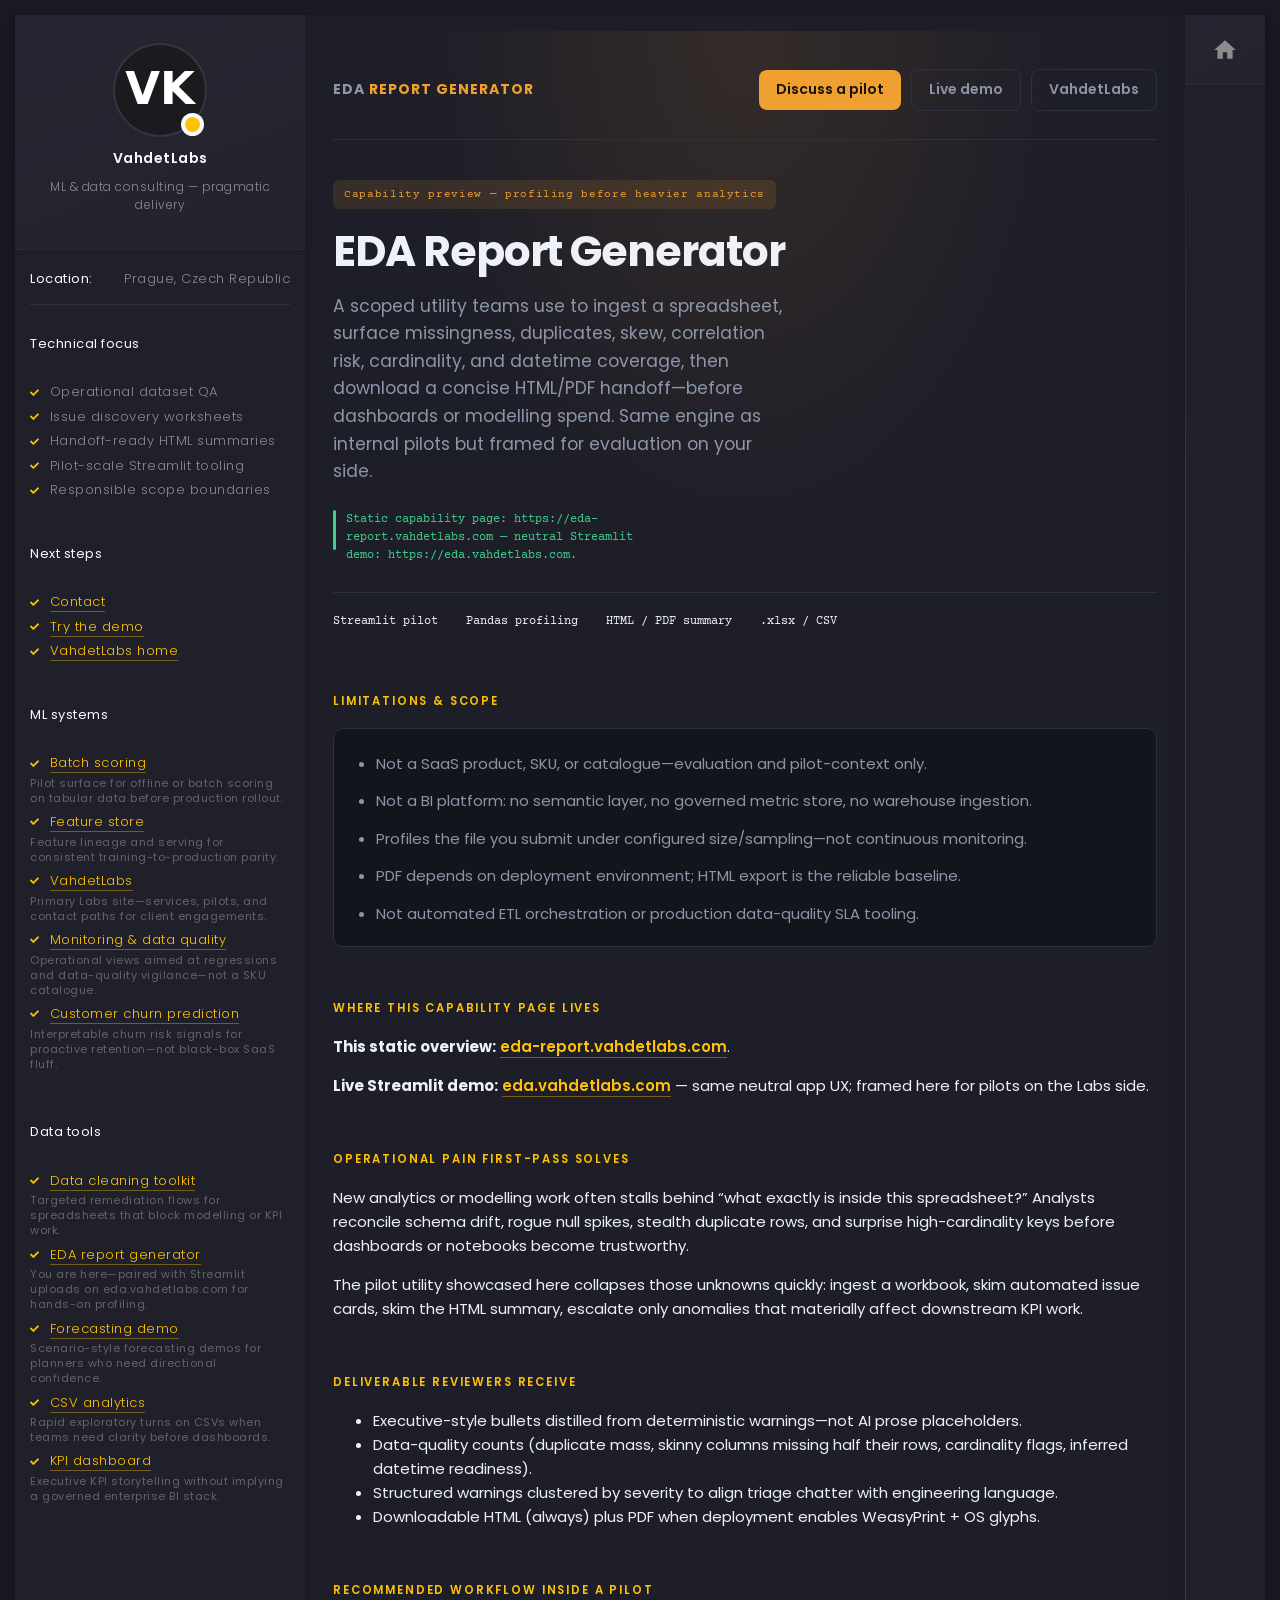
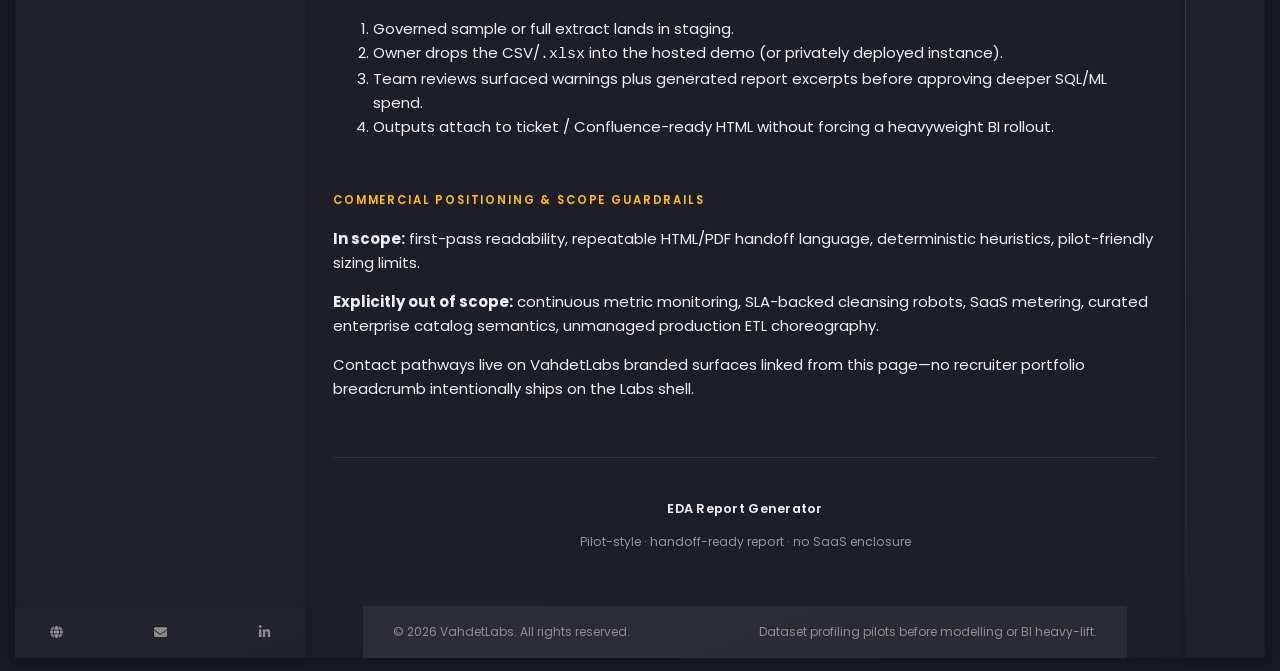
==== commit f0433003: "u5" ====
--- a/layout-shell-commercial/index.html
+++ b/layout-shell-commercial/index.html
@@ -122,11 +122,6 @@
                       <span class="hero-badge">Capability preview — profiling before heavier analytics</span>
                       <h1>EDA Report Generator</h1>
                       <p class="hero-lead">A scoped utility teams use to ingest a spreadsheet, surface missingness, duplicates, skew, correlation risk, cardinality, and datetime coverage, then download a concise HTML/PDF handoff—before dashboards or modelling spend. Same engine as internal pilots but framed for evaluation on your side.</p>
-                      <div class="hero-cta">
-                        <a class="btn btn-primary" href="https://vahdetlabs.com/contact" target="_blank" rel="noopener noreferrer">Discuss a pilot</a>
-<a class="btn btn-ghost" href="https://eda.vahdetlabs.com" target="_blank" rel="noopener noreferrer">Live demo</a>
-<a class="btn btn-ghost" href="https://vahdetlabs.com/" target="_blank" rel="noopener noreferrer">VahdetLabs</a>
-                      </div>
                       <p class="hero-note">Static capability page: https://eda-report.vahdetlabs.com — neutral Streamlit demo: https://eda.vahdetlabs.com.</p>
                       <div class="metrics" aria-label="Project facts">
                         <div><span>Streamlit pilot</span></div>
@@ -202,7 +197,7 @@
 
         <aside class="shell-rail" aria-label="Home">
           <div class="shell-rail-header">
-            <a class="shell-rail-home" href="https://eda-report.vahdetlabs.com" id="shellHomeLink" title="Site home" aria-label="Site home">
+            <a class="shell-rail-home" href="https://vahdetlabs.com/" id="shellHomeLink" title="Site home" aria-label="Site home">
               <svg viewBox="0 0 24 24" aria-hidden="true" class="shell-rail-home-icon">
                 <path fill="currentColor" d="M10 20v-6h4v6h5v-8h3L12 3 2 12h3v8h5z"/>
               </svg>
